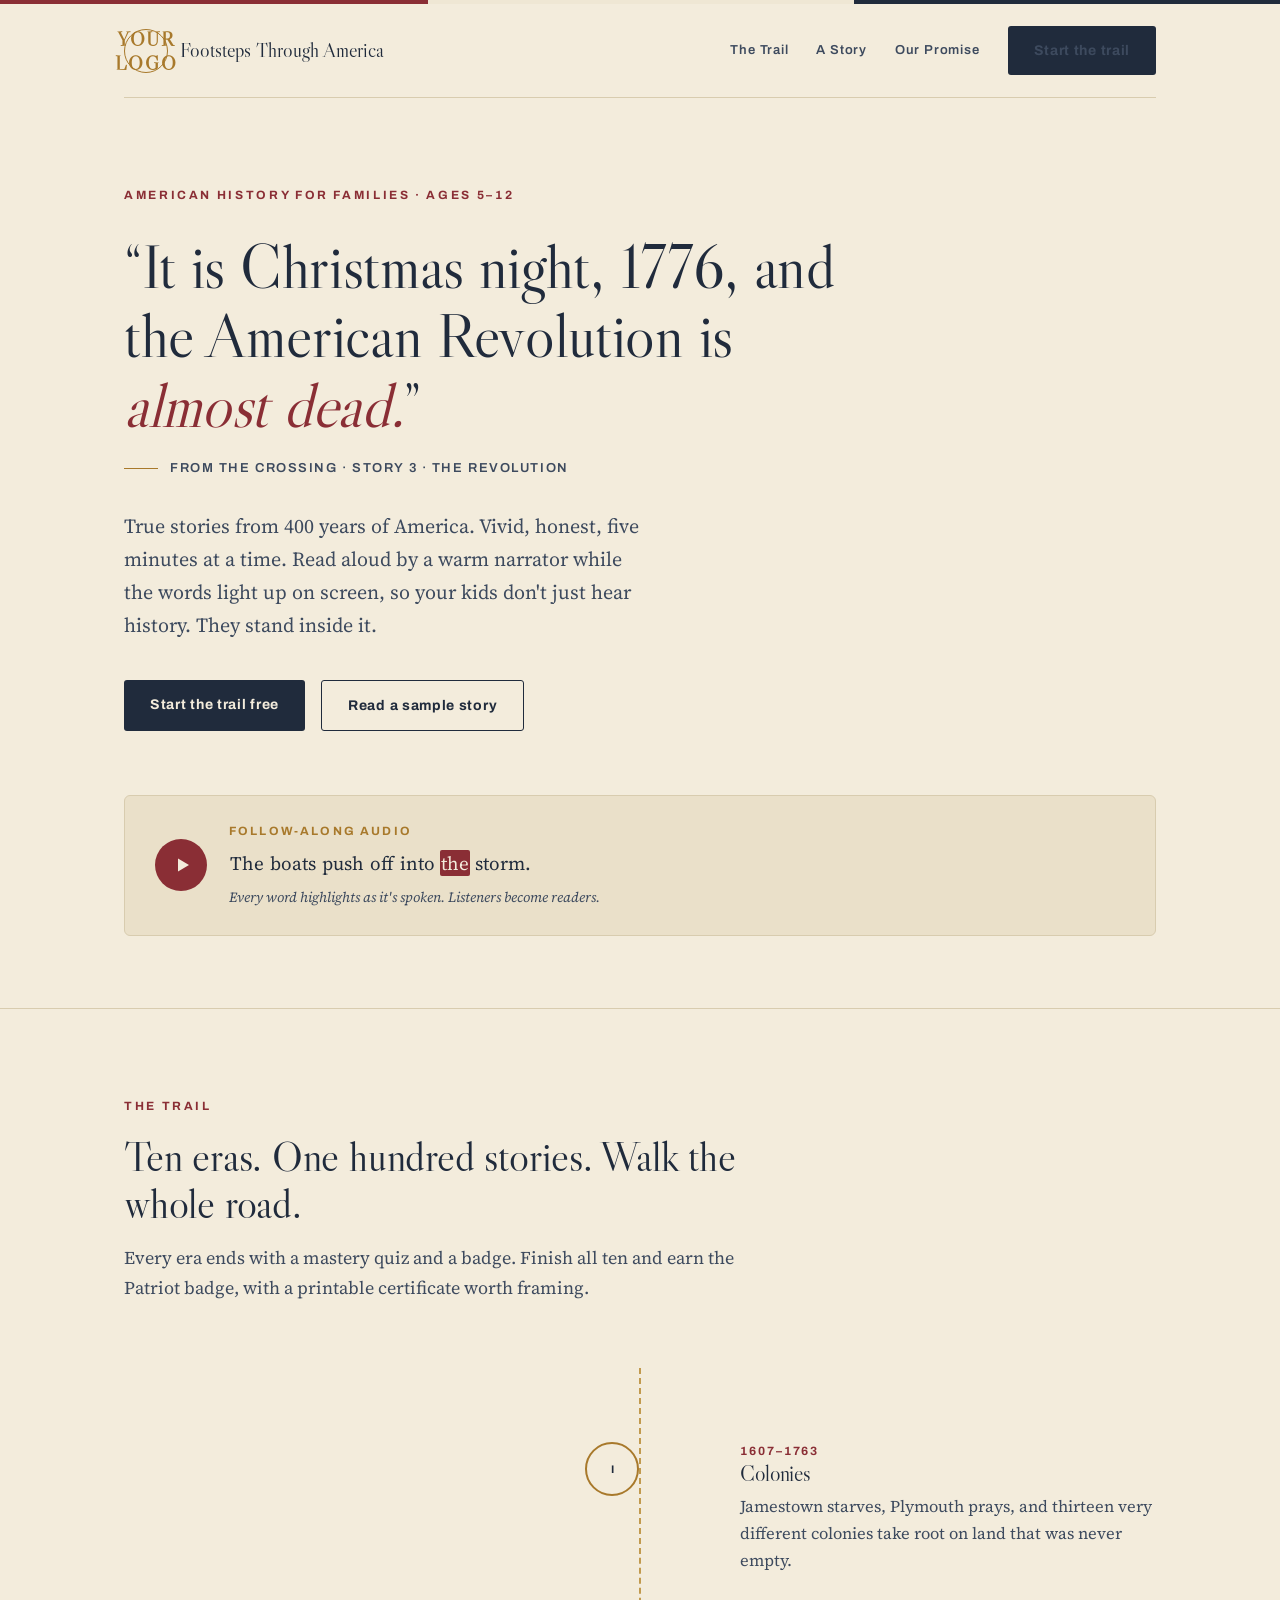
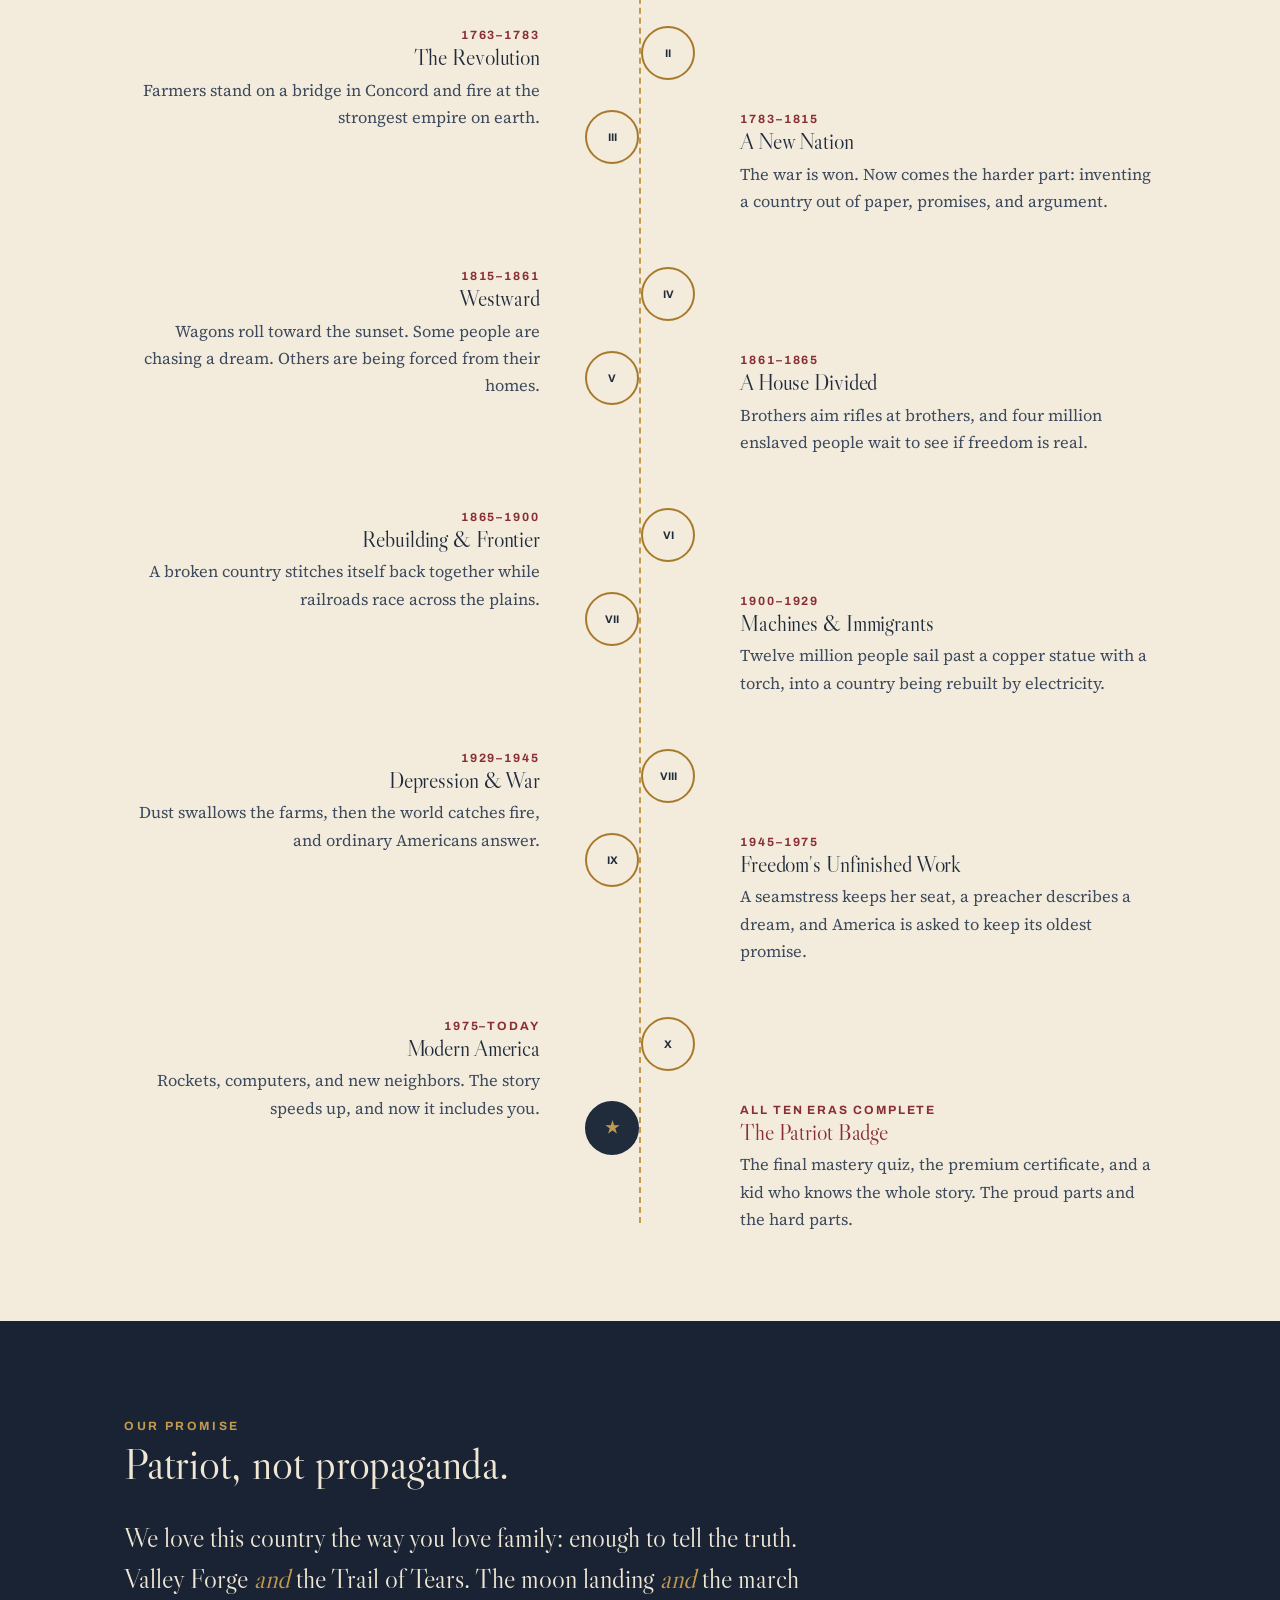
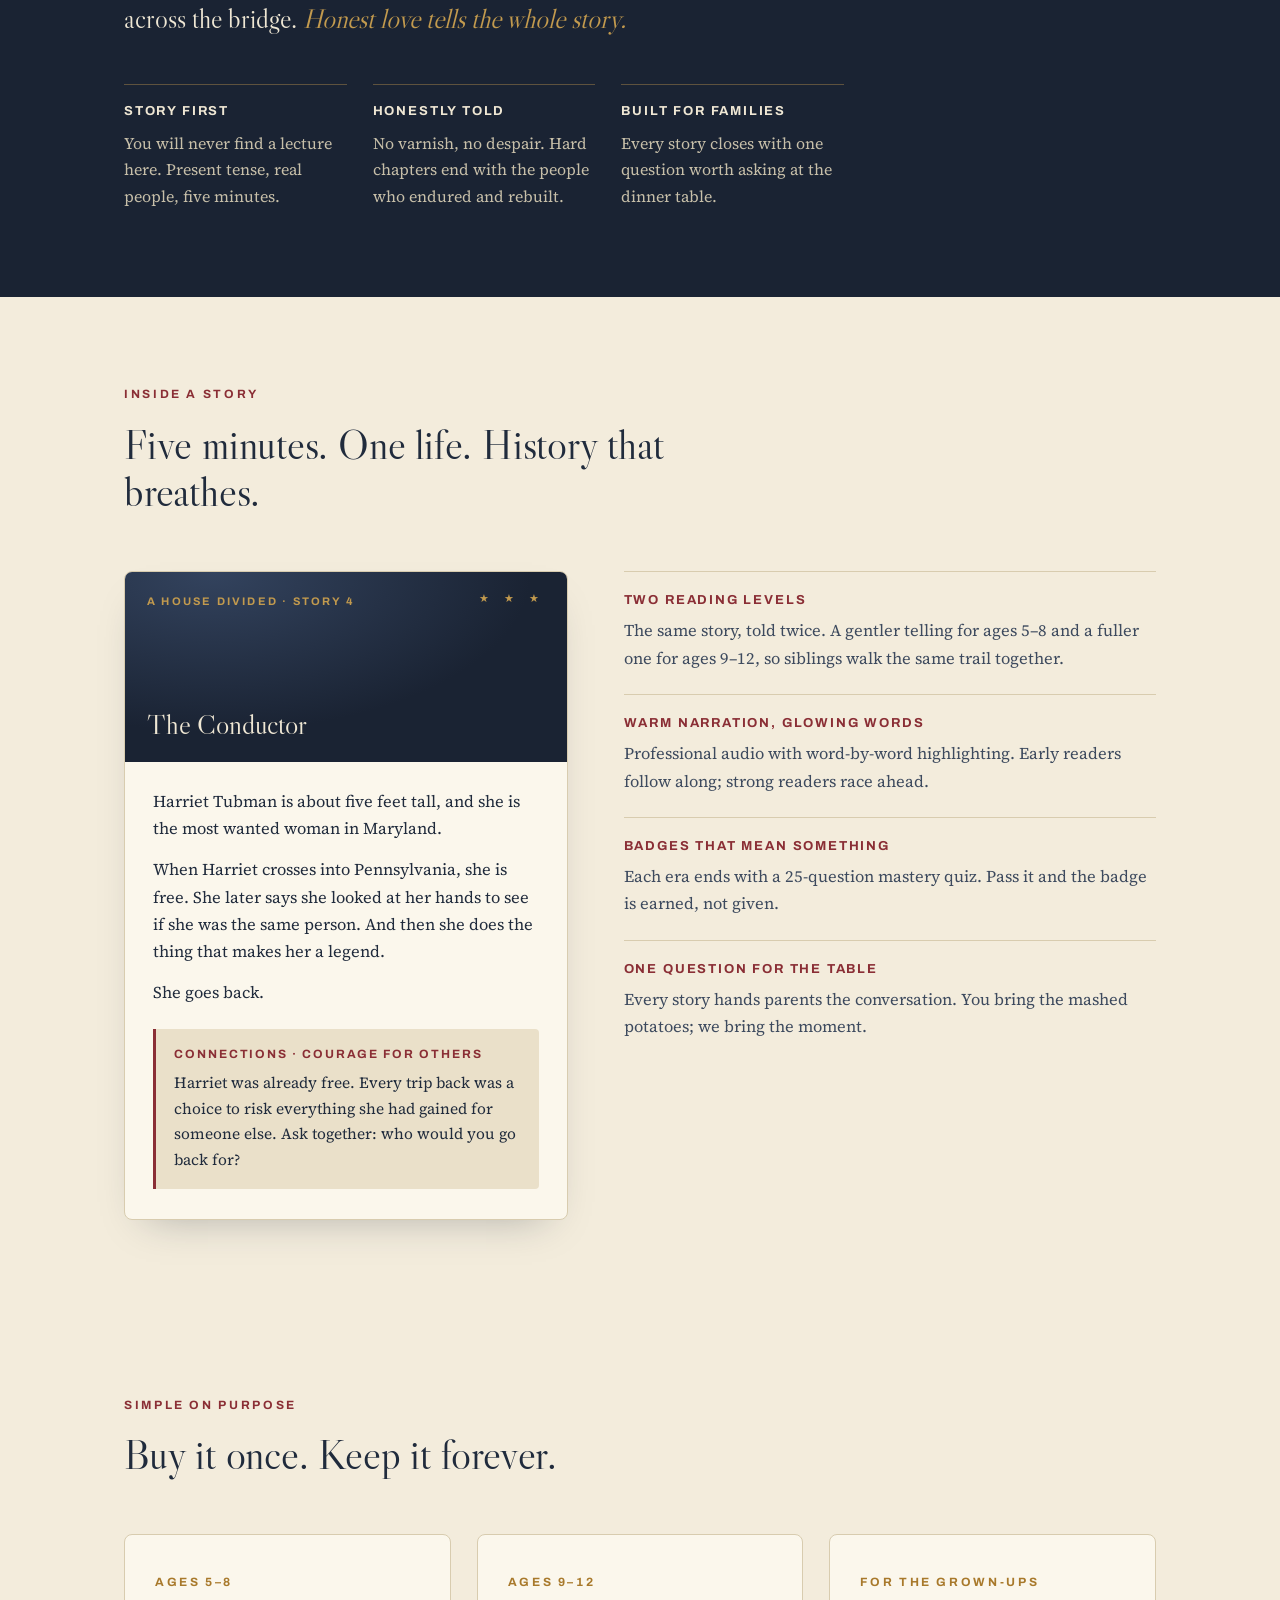
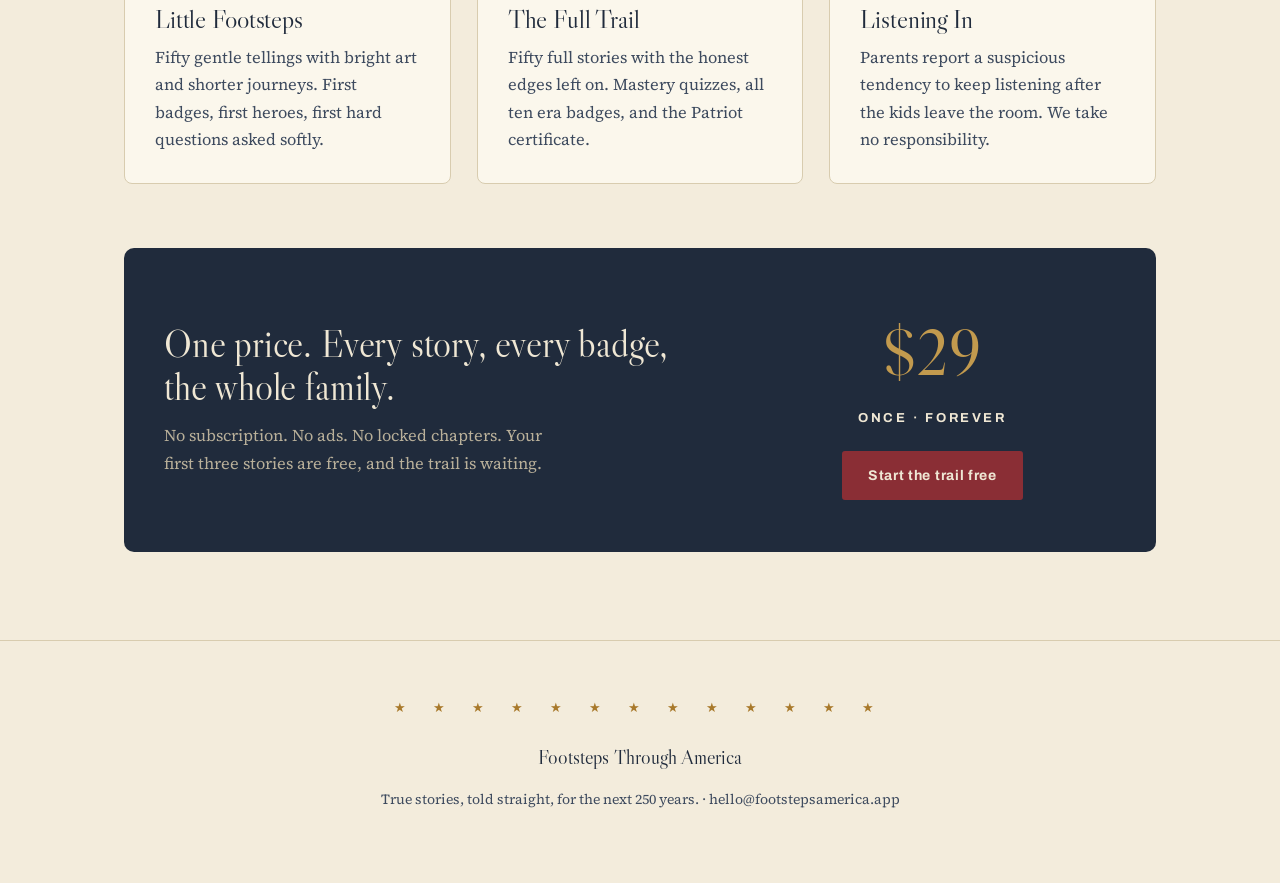
==== index.html @ eee246bb "Phase 1 build: landing page, app shell, and Era II fully playable - Landing page from the approved m" ====
<!DOCTYPE html>
<html lang="en">
<head>
<meta charset="UTF-8">
<meta name="viewport" content="width=device-width, initial-scale=1.0">
<title>Footsteps Through America — True stories. Told straight.</title>
<link rel="preconnect" href="https://fonts.googleapis.com">
<link rel="preconnect" href="https://fonts.gstatic.com" crossorigin>
<link href="https://fonts.googleapis.com/css2?family=Libre+Caslon+Display&family=Source+Serif+4:ital,opsz,wght@0,8..60,400;0,8..60,600;1,8..60,400&family=Archivo:wght@500;600;700&display=swap" rel="stylesheet">
<style>
  :root{
    --paper:#F3ECDC;
    --paper-deep:#EAE0C9;
    --ink:#202B3C;
    --ink-soft:#3D4A5E;
    --night:#1A2333;
    --oxblood:#8A2E35;
    --brass:#A8792B;
    --brass-soft:#C29A4E;
    --rule:#D8CCAF;
    --paper-on-night:#EFE7D4;
  }
  *{margin:0;padding:0;box-sizing:border-box;}
  html{scroll-behavior:smooth;}
  @media (prefers-reduced-motion: reduce){
    html{scroll-behavior:auto;}
    *,*::before,*::after{animation:none!important;transition:none!important;}
  }
  body{
    background:var(--paper);
    color:var(--ink);
    font-family:'Source Serif 4', Georgia, serif;
    font-size:18px;
    line-height:1.65;
  }
  h1,h2,h3{font-family:'Libre Caslon Display', Georgia, serif;font-weight:400;line-height:1.12;letter-spacing:-0.005em;}
  .label{
    font-family:'Archivo', sans-serif;
    font-size:12px;
    font-weight:700;
    letter-spacing:0.22em;
    text-transform:uppercase;
    color:var(--oxblood);
  }
  .wrap{max-width:1080px;margin:0 auto;padding:0 24px;}
  a{color:inherit;}
  :focus-visible{outline:3px solid var(--brass);outline-offset:3px;}

  /* ---------- top rule + nav ---------- */
  .flagline{height:4px;background:linear-gradient(90deg,var(--oxblood) 0 33.4%,var(--paper-on-night) 33.4% 66.7%,var(--ink) 66.7% 100%);}
  nav{
    display:flex;align-items:center;justify-content:space-between;
    padding:22px 0;border-bottom:1px solid var(--rule);
  }
  .wordmark{display:flex;align-items:center;gap:12px;text-decoration:none;}
  .logo-slot{
    width:44px;height:44px;border:1.5px solid var(--brass);border-radius:50%;
    display:flex;align-items:center;justify-content:center;
    font-family:'Archivo',sans-serif;font-size:9px;font-weight:700;letter-spacing:0.08em;
    color:var(--brass);text-align:center;line-height:1.2;
  }
  .wordmark span{font-family:'Libre Caslon Display',serif;font-size:20px;}
  .navlinks{display:flex;gap:28px;align-items:center;font-family:'Archivo',sans-serif;font-size:13px;font-weight:600;letter-spacing:0.06em;}
  .navlinks a{text-decoration:none;color:var(--ink-soft);}
  .navlinks a:hover{color:var(--oxblood);}
  .btn{
    display:inline-block;font-family:'Archivo',sans-serif;font-weight:700;font-size:14px;
    letter-spacing:0.05em;text-decoration:none;border-radius:3px;
    padding:13px 26px;transition:background .18s ease,color .18s ease;
  }
  .btn-ink{background:var(--ink);color:var(--paper);}
  .btn-ink:hover{background:var(--oxblood);}
  .btn-ghost{border:1.5px solid var(--ink);color:var(--ink);}
  .btn-ghost:hover{border-color:var(--oxblood);color:var(--oxblood);}
  @media(max-width:760px){.navlinks a:not(.btn){display:none;}}

  /* ---------- hero ---------- */
  .hero{padding:88px 0 72px;border-bottom:1px solid var(--rule);}
  .hero .label{margin-bottom:26px;display:block;}
  .hero h1{
    font-size:clamp(34px,5.4vw,62px);
    max-width:19ch;
  }
  .hero h1 em{font-style:italic;color:var(--oxblood);}
  .hero .attribution{
    margin-top:18px;font-family:'Archivo',sans-serif;font-size:13px;font-weight:600;
    letter-spacing:0.12em;text-transform:uppercase;color:var(--ink-soft);
  }
  .hero .attribution::before{content:"";display:inline-block;width:34px;height:1px;background:var(--brass);vertical-align:middle;margin-right:12px;}
  .hero p.sub{margin-top:30px;font-size:20px;max-width:52ch;color:var(--ink-soft);}
  .hero .cta-row{margin-top:38px;display:flex;gap:16px;flex-wrap:wrap;}

  /* ---------- audio demo strip ---------- */
  .demo{
    margin:64px 0 0;background:var(--paper-deep);border:1px solid var(--rule);border-radius:6px;
    padding:26px 30px;display:flex;gap:22px;align-items:center;flex-wrap:wrap;
  }
  .playbtn{
    flex:0 0 auto;width:52px;height:52px;border-radius:50%;background:var(--oxblood);
    display:flex;align-items:center;justify-content:center;border:none;cursor:pointer;
  }
  .playbtn svg{margin-left:3px;}
  .demo-text{flex:1;min-width:260px;}
  .demo-text .label{color:var(--brass);margin-bottom:6px;display:block;letter-spacing:0.18em;}
  .demo-line{font-size:19px;line-height:1.6;}
  .demo-line .w{transition:background .12s ease,color .12s ease;border-radius:2px;padding:0 1px;}
  .demo-line .w.lit{background:var(--oxblood);color:var(--paper);}
  .demo-note{font-size:14px;color:var(--ink-soft);font-style:italic;margin-top:8px;}

  /* ---------- section scaffolding ---------- */
  section{padding:88px 0;}
  .section-head{max-width:640px;margin-bottom:56px;}
  .section-head .label{display:block;margin-bottom:16px;}
  .section-head h2{font-size:clamp(28px,3.6vw,42px);}
  .section-head p{margin-top:16px;color:var(--ink-soft);}

  /* ---------- the trail ---------- */
  .trail{position:relative;}
  .trail-line{
    position:absolute;left:26px;top:10px;bottom:10px;width:0;
    border-left:2px dashed var(--brass-soft);
  }
  .era{
    position:relative;padding:0 0 40px 84px;
  }
  .era:last-child{padding-bottom:0;}
  .era-badge{
    position:absolute;left:0;top:0;width:54px;height:54px;border-radius:50%;
    background:var(--paper);border:2px solid var(--brass);
    display:flex;align-items:center;justify-content:center;
    font-family:'Archivo',sans-serif;font-size:11px;font-weight:700;color:var(--ink);
  }
  .era h3{font-size:22px;}
  .era .years{font-family:'Archivo',sans-serif;font-size:12px;font-weight:700;letter-spacing:0.16em;color:var(--oxblood);text-transform:uppercase;}
  .era p{color:var(--ink-soft);font-size:16.5px;max-width:56ch;margin-top:6px;}
  .era.final .era-badge{background:var(--ink);border-color:var(--ink);color:var(--brass-soft);font-size:16px;}
  .era.final h3{color:var(--oxblood);}
  @media(min-width:860px){
    .trail{display:grid;grid-template-columns:1fr 1fr;column-gap:72px;}
    .trail-line{left:50%;margin-left:-1px;}
    .era{padding:0 0 52px 0;}
    .era:nth-child(odd){grid-column:1;text-align:right;padding-right:64px;}
    .era:nth-child(odd) .era-badge{left:auto;right:-91px;}
    .era:nth-child(odd) p{margin-left:auto;}
    .era:nth-child(even){grid-column:2;padding-left:64px;margin-top:84px;}
    .era:nth-child(even) .era-badge{left:-91px;}
  }

  /* ---------- honest framing (night section) ---------- */
  .night{background:var(--night);color:var(--paper-on-night);}
  .night .label{color:var(--brass-soft);}
  .night h2{color:var(--paper-on-night);}
  .creed{max-width:720px;}
  .creed h2{font-size:clamp(28px,3.6vw,44px);}
  .creed p.big{
    font-family:'Libre Caslon Display',serif;font-size:clamp(20px,2.6vw,27px);
    line-height:1.5;margin-top:30px;
  }
  .creed p.big em{color:var(--brass-soft);font-style:italic;}
  .creed-points{margin-top:44px;display:grid;gap:26px;grid-template-columns:repeat(auto-fit,minmax(210px,1fr));}
  .creed-points div{border-top:1px solid rgba(194,154,78,.4);padding-top:16px;font-size:16px;color:#C7BFA9;}
  .creed-points strong{display:block;font-family:'Archivo',sans-serif;font-size:13px;font-weight:700;letter-spacing:0.14em;text-transform:uppercase;color:var(--paper-on-night);margin-bottom:8px;}

  /* ---------- story card sample ---------- */
  .story-split{display:grid;gap:56px;grid-template-columns:1fr;align-items:start;}
  @media(min-width:900px){.story-split{grid-template-columns:5fr 6fr;}}
  .story-card{
    background:#FBF7EC;border:1px solid var(--rule);border-radius:8px;
    box-shadow:0 18px 40px -22px rgba(32,43,60,.35);overflow:hidden;
  }
  .story-art{
    height:190px;background:
      radial-gradient(120% 140% at 20% 0%, #33435E 0%, var(--night) 60%);
    position:relative;display:flex;align-items:flex-end;padding:22px;
  }
  .story-art .stars{position:absolute;top:18px;right:22px;color:var(--brass-soft);letter-spacing:6px;font-size:11px;}
  .story-art h3{color:var(--paper-on-night);font-size:28px;}
  .story-art .years{font-family:'Archivo',sans-serif;font-size:11px;font-weight:700;letter-spacing:0.2em;color:var(--brass-soft);text-transform:uppercase;position:absolute;top:20px;left:22px;}
  .story-body{padding:26px 28px 30px;}
  .story-body p{font-size:16.5px;}
  .story-body p + p{margin-top:14px;}
  .connections{
    margin-top:22px;background:var(--paper-deep);border-left:3px solid var(--oxblood);
    padding:16px 18px;border-radius:0 4px 4px 0;font-size:15.5px;
  }
  .connections strong{font-family:'Archivo',sans-serif;font-size:12px;letter-spacing:0.16em;text-transform:uppercase;color:var(--oxblood);display:block;margin-bottom:6px;}
  .story-meta{list-style:none;display:grid;gap:22px;}
  .story-meta li{border-top:1px solid var(--rule);padding-top:18px;}
  .story-meta strong{font-family:'Archivo',sans-serif;font-size:13px;font-weight:700;letter-spacing:0.14em;text-transform:uppercase;color:var(--oxblood);display:block;margin-bottom:6px;}
  .story-meta p{color:var(--ink-soft);font-size:16.5px;}

  /* ---------- tiers + pricing ---------- */
  .tiers{display:grid;gap:26px;grid-template-columns:repeat(auto-fit,minmax(270px,1fr));margin-bottom:64px;}
  .tier{
    border:1px solid var(--rule);border-radius:8px;padding:30px;background:#FBF7EC;
  }
  .tier .label{color:var(--brass);}
  .tier h3{font-size:26px;margin-top:10px;}
  .tier p{color:var(--ink-soft);font-size:16.5px;margin-top:10px;}
  .price-card{
    background:var(--ink);color:var(--paper-on-night);border-radius:10px;
    padding:52px 40px;display:grid;gap:34px;grid-template-columns:1fr;align-items:center;
  }
  @media(min-width:820px){.price-card{grid-template-columns:3fr 2fr;}}
  .price-card h2{color:var(--paper-on-night);font-size:clamp(26px,3.2vw,38px);}
  .price-card .fine{color:#B9B09A;margin-top:14px;font-size:16.5px;max-width:44ch;}
  .price-block{text-align:center;}
  .price-block .amount{font-family:'Libre Caslon Display',serif;font-size:64px;color:var(--brass-soft);}
  .price-block .once{font-family:'Archivo',sans-serif;font-size:13px;font-weight:700;letter-spacing:0.2em;text-transform:uppercase;margin-top:2px;}
  .price-block .btn{margin-top:22px;background:var(--oxblood);color:var(--paper-on-night);}
  .price-block .btn:hover{background:#A03B43;}

  /* ---------- footer ---------- */
  footer{border-top:1px solid var(--rule);padding:56px 0 72px;text-align:center;}
  .starline{color:var(--brass);letter-spacing:12px;font-size:13px;margin-bottom:22px;}
  footer .sig{font-family:'Libre Caslon Display',serif;font-size:20px;}
  footer .small{margin-top:14px;font-size:14px;color:var(--ink-soft);}
</style>
</head>
<body>

<div class="flagline"></div>

<div class="wrap">
  <nav>
    <a class="wordmark" href="index.html">
      <span class="logo-slot">YOUR<br>LOGO</span>
      <span>Footsteps Through America</span>
    </a>
    <div class="navlinks">
      <a href="#trail">The Trail</a>
      <a href="#story">A Story</a>
      <a href="#creed">Our Promise</a>
      <a href="app/" class="btn btn-ink">Start the trail</a>
    </div>
  </nav>
</div>

<!-- HERO -->
<header class="hero">
  <div class="wrap">
    <span class="label">American history for families &middot; Ages 5&ndash;12</span>
    <h1>&ldquo;It is Christmas night, 1776, and the American Revolution is <em>almost dead.</em>&rdquo;</h1>
    <div class="attribution">From The Crossing &middot; Story 3 &middot; The Revolution</div>
    <p class="sub">True stories from 400 years of America. Vivid, honest, five minutes at a time. Read aloud by a warm narrator while the words light up on screen, so your kids don't just hear history. They stand inside it.</p>
    <div class="cta-row">
      <a class="btn btn-ink" href="app/">Start the trail free</a>
      <a class="btn btn-ghost" href="app/#/story/era02-story03">Read a sample story</a>
    </div>

    <div class="demo" aria-label="Audio narration demo">
      <button class="playbtn" aria-label="Play sample narration">
        <svg width="18" height="18" viewBox="0 0 18 18" fill="#F3ECDC"><path d="M4 2.5v13l11-6.5z"/></svg>
      </button>
      <div class="demo-text">
        <span class="label">Follow-along audio</span>
        <p class="demo-line" id="demoLine">
          <span class="w">The</span> <span class="w">boats</span> <span class="w">push</span> <span class="w">off</span> <span class="w">into</span> <span class="w">the</span> <span class="w">storm.</span>
        </p>
        <p class="demo-note">Every word highlights as it's spoken. Listeners become readers.</p>
      </div>
    </div>
  </div>
</header>

<!-- THE TRAIL -->
<section id="trail">
  <div class="wrap">
    <div class="section-head">
      <span class="label">The Trail</span>
      <h2>Ten eras. One hundred stories. Walk the whole road.</h2>
      <p>Every era ends with a mastery quiz and a badge. Finish all ten and earn the Patriot badge, with a printable certificate worth framing.</p>
    </div>

    <div class="trail">
      <div class="trail-line" aria-hidden="true"></div>

      <div class="era">
        <div class="era-badge">I</div>
        <div class="years">1607&ndash;1763</div>
        <h3>Colonies</h3>
        <p>Jamestown starves, Plymouth prays, and thirteen very different colonies take root on land that was never empty.</p>
      </div>

      <div class="era">
        <div class="era-badge">II</div>
        <div class="years">1763&ndash;1783</div>
        <h3>The Revolution</h3>
        <p>Farmers stand on a bridge in Concord and fire at the strongest empire on earth.</p>
      </div>

      <div class="era">
        <div class="era-badge">III</div>
        <div class="years">1783&ndash;1815</div>
        <h3>A New Nation</h3>
        <p>The war is won. Now comes the harder part: inventing a country out of paper, promises, and argument.</p>
      </div>

      <div class="era">
        <div class="era-badge">IV</div>
        <div class="years">1815&ndash;1861</div>
        <h3>Westward</h3>
        <p>Wagons roll toward the sunset. Some people are chasing a dream. Others are being forced from their homes.</p>
      </div>

      <div class="era">
        <div class="era-badge">V</div>
        <div class="years">1861&ndash;1865</div>
        <h3>A House Divided</h3>
        <p>Brothers aim rifles at brothers, and four million enslaved people wait to see if freedom is real.</p>
      </div>

      <div class="era">
        <div class="era-badge">VI</div>
        <div class="years">1865&ndash;1900</div>
        <h3>Rebuilding &amp; Frontier</h3>
        <p>A broken country stitches itself back together while railroads race across the plains.</p>
      </div>

      <div class="era">
        <div class="era-badge">VII</div>
        <div class="years">1900&ndash;1929</div>
        <h3>Machines &amp; Immigrants</h3>
        <p>Twelve million people sail past a copper statue with a torch, into a country being rebuilt by electricity.</p>
      </div>

      <div class="era">
        <div class="era-badge">VIII</div>
        <div class="years">1929&ndash;1945</div>
        <h3>Depression &amp; War</h3>
        <p>Dust swallows the farms, then the world catches fire, and ordinary Americans answer.</p>
      </div>

      <div class="era">
        <div class="era-badge">IX</div>
        <div class="years">1945&ndash;1975</div>
        <h3>Freedom's Unfinished Work</h3>
        <p>A seamstress keeps her seat, a preacher describes a dream, and America is asked to keep its oldest promise.</p>
      </div>

      <div class="era">
        <div class="era-badge">X</div>
        <div class="years">1975&ndash;Today</div>
        <h3>Modern America</h3>
        <p>Rockets, computers, and new neighbors. The story speeds up, and now it includes you.</p>
      </div>

      <div class="era final">
        <div class="era-badge">&#9733;</div>
        <div class="years">All ten eras complete</div>
        <h3>The Patriot Badge</h3>
        <p>The final mastery quiz, the premium certificate, and a kid who knows the whole story. The proud parts and the hard parts.</p>
      </div>
    </div>
  </div>
</section>

<!-- OUR PROMISE -->
<section class="night" id="creed">
  <div class="wrap">
    <div class="creed">
      <span class="label">Our Promise</span>
      <h2>Patriot, not propaganda.</h2>
      <p class="big">We love this country the way you love family: enough to tell the truth. Valley Forge <em>and</em> the Trail of Tears. The moon landing <em>and</em> the march across the bridge. <em>Honest love tells the whole story.</em></p>
      <div class="creed-points">
        <div><strong>Story first</strong>You will never find a lecture here. Present tense, real people, five minutes.</div>
        <div><strong>Honestly told</strong>No varnish, no despair. Hard chapters end with the people who endured and rebuilt.</div>
        <div><strong>Built for families</strong>Every story closes with one question worth asking at the dinner table.</div>
      </div>
    </div>
  </div>
</section>

<!-- SAMPLE STORY -->
<section id="story">
  <div class="wrap">
    <div class="section-head">
      <span class="label">Inside a story</span>
      <h2>Five minutes. One life. History that breathes.</h2>
    </div>

    <div class="story-split">
      <div class="story-card">
        <div class="story-art">
          <span class="years">A House Divided &middot; Story 4</span>
          <span class="stars">&#9733; &#9733; &#9733;</span>
          <h3>The Conductor</h3>
        </div>
        <div class="story-body">
          <p>Harriet Tubman is about five feet tall, and she is the most wanted woman in Maryland.</p>
          <p>When Harriet crosses into Pennsylvania, she is free. She later says she looked at her hands to see if she was the same person. And then she does the thing that makes her a legend.</p>
          <p>She goes back.</p>
          <div class="connections">
            <strong>Connections &middot; Courage for others</strong>
            Harriet was already free. Every trip back was a choice to risk everything she had gained for someone else. Ask together: who would you go back for?
          </div>
        </div>
      </div>

      <ul class="story-meta">
        <li>
          <strong>Two reading levels</strong>
          <p>The same story, told twice. A gentler telling for ages 5&ndash;8 and a fuller one for ages 9&ndash;12, so siblings walk the same trail together.</p>
        </li>
        <li>
          <strong>Warm narration, glowing words</strong>
          <p>Professional audio with word-by-word highlighting. Early readers follow along; strong readers race ahead.</p>
        </li>
        <li>
          <strong>Badges that mean something</strong>
          <p>Each era ends with a 25-question mastery quiz. Pass it and the badge is earned, not given.</p>
        </li>
        <li>
          <strong>One question for the table</strong>
          <p>Every story hands parents the conversation. You bring the mashed potatoes; we bring the moment.</p>
        </li>
      </ul>
    </div>
  </div>
</section>

<!-- TIERS + PRICING -->
<section id="pricing">
  <div class="wrap">
    <div class="section-head">
      <span class="label">Simple on purpose</span>
      <h2>Buy it once. Keep it forever.</h2>
    </div>

    <div class="tiers">
      <div class="tier">
        <span class="label">Ages 5&ndash;8</span>
        <h3>Little Footsteps</h3>
        <p>Fifty gentle tellings with bright art and shorter journeys. First badges, first heroes, first hard questions asked softly.</p>
      </div>
      <div class="tier">
        <span class="label">Ages 9&ndash;12</span>
        <h3>The Full Trail</h3>
        <p>Fifty full stories with the honest edges left on. Mastery quizzes, all ten era badges, and the Patriot certificate.</p>
      </div>
      <div class="tier">
        <span class="label">For the grown-ups</span>
        <h3>Listening In</h3>
        <p>Parents report a suspicious tendency to keep listening after the kids leave the room. We take no responsibility.</p>
      </div>
    </div>

    <div class="price-card">
      <div>
        <h2>One price. Every story, every badge, the whole family.</h2>
        <p class="fine">No subscription. No ads. No locked chapters. Your first three stories are free, and the trail is waiting.</p>
      </div>
      <div class="price-block">
        <div class="amount">$29</div>
        <div class="once">once &middot; forever</div>
        <a class="btn" href="app/">Start the trail free</a>
      </div>
    </div>
  </div>
</section>

<footer>
  <div class="wrap">
    <div class="starline">&#9733; &#9733; &#9733; &#9733; &#9733; &#9733; &#9733; &#9733; &#9733; &#9733; &#9733; &#9733; &#9733;</div>
    <div class="sig">Footsteps Through America</div>
    <p class="small">True stories, told straight, for the next 250 years. &middot; hello@footstepsamerica.app</p>
  </div>
</footer>

<script>
  // Word-highlight demo loop (mirrors the ElevenLabs sync feature)
  (function(){
    var reduce = window.matchMedia('(prefers-reduced-motion: reduce)').matches;
    if(reduce) return;
    var words = document.querySelectorAll('#demoLine .w');
    var i = 0;
    setInterval(function(){
      words.forEach(function(w){ w.classList.remove('lit'); });
      words[i].classList.add('lit');
      i = (i + 1) % words.length;
    }, 420);
  })();
</script>

</body>
</html>
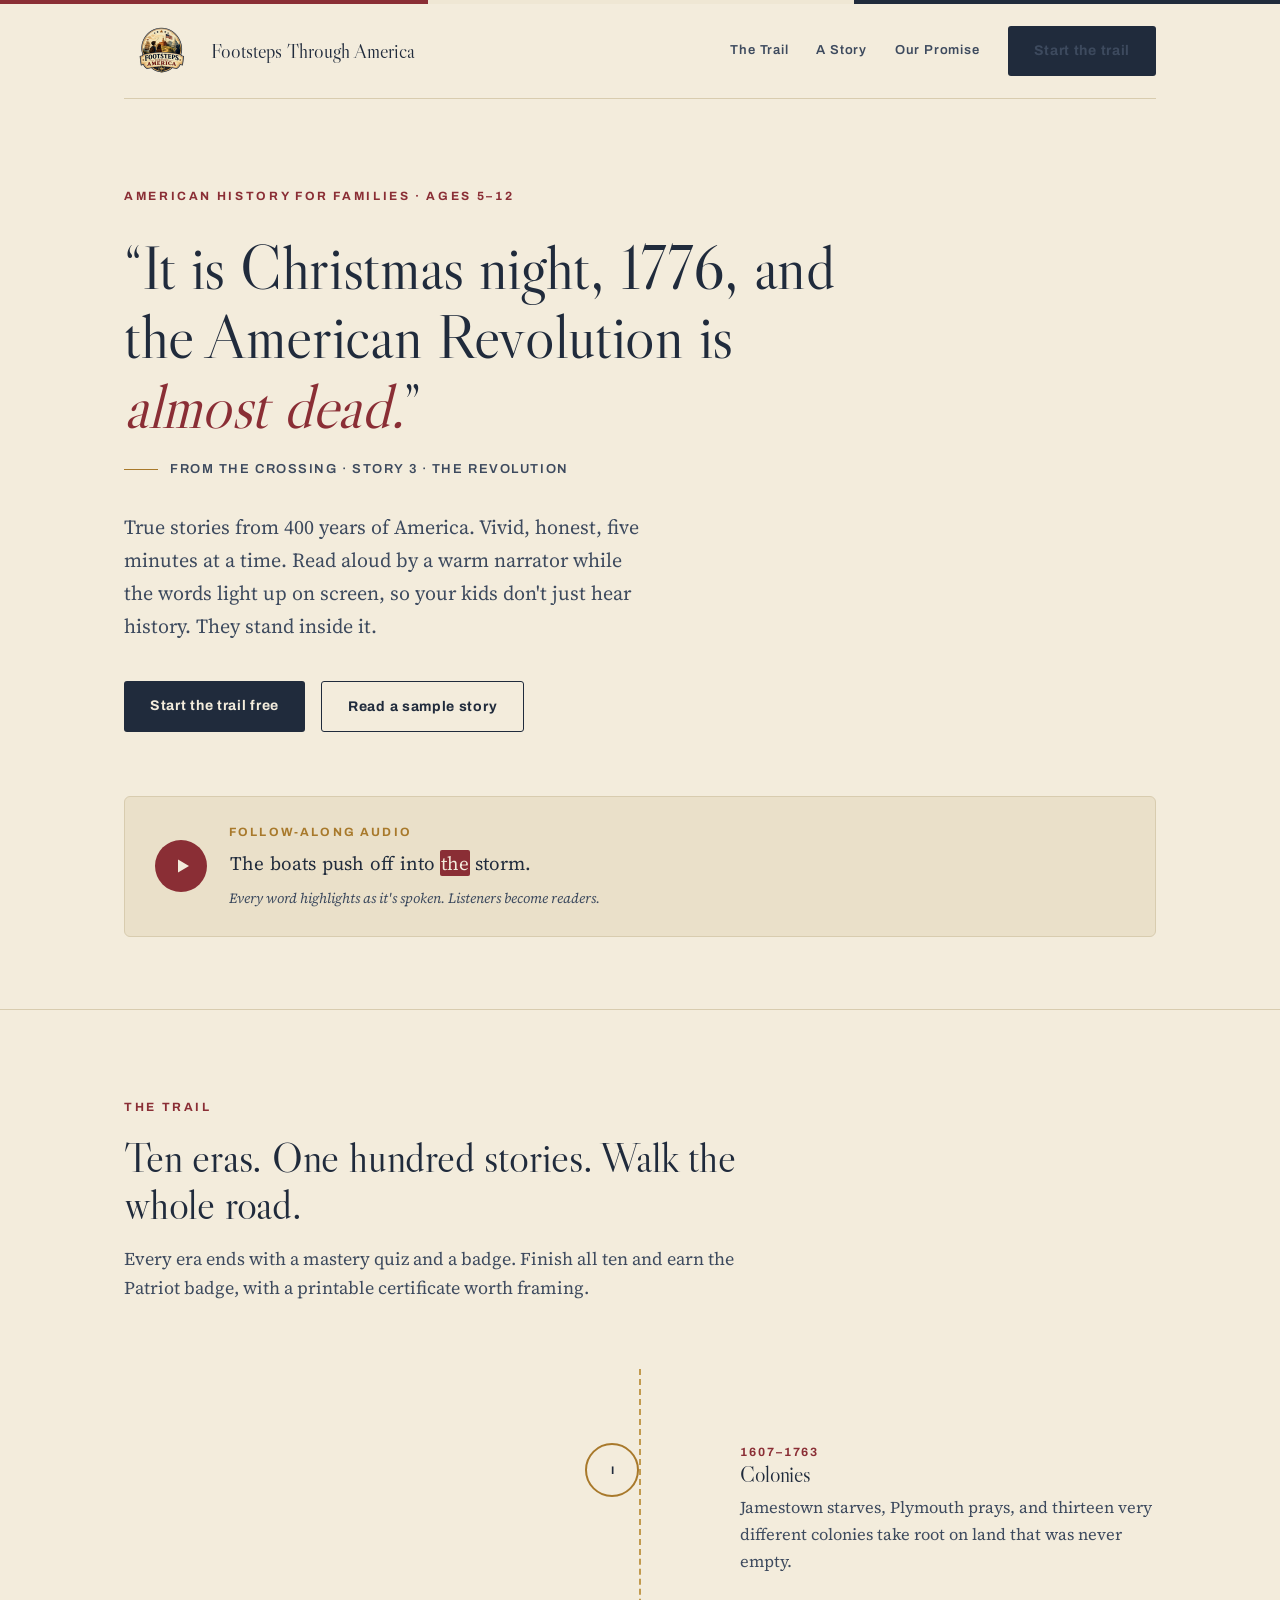
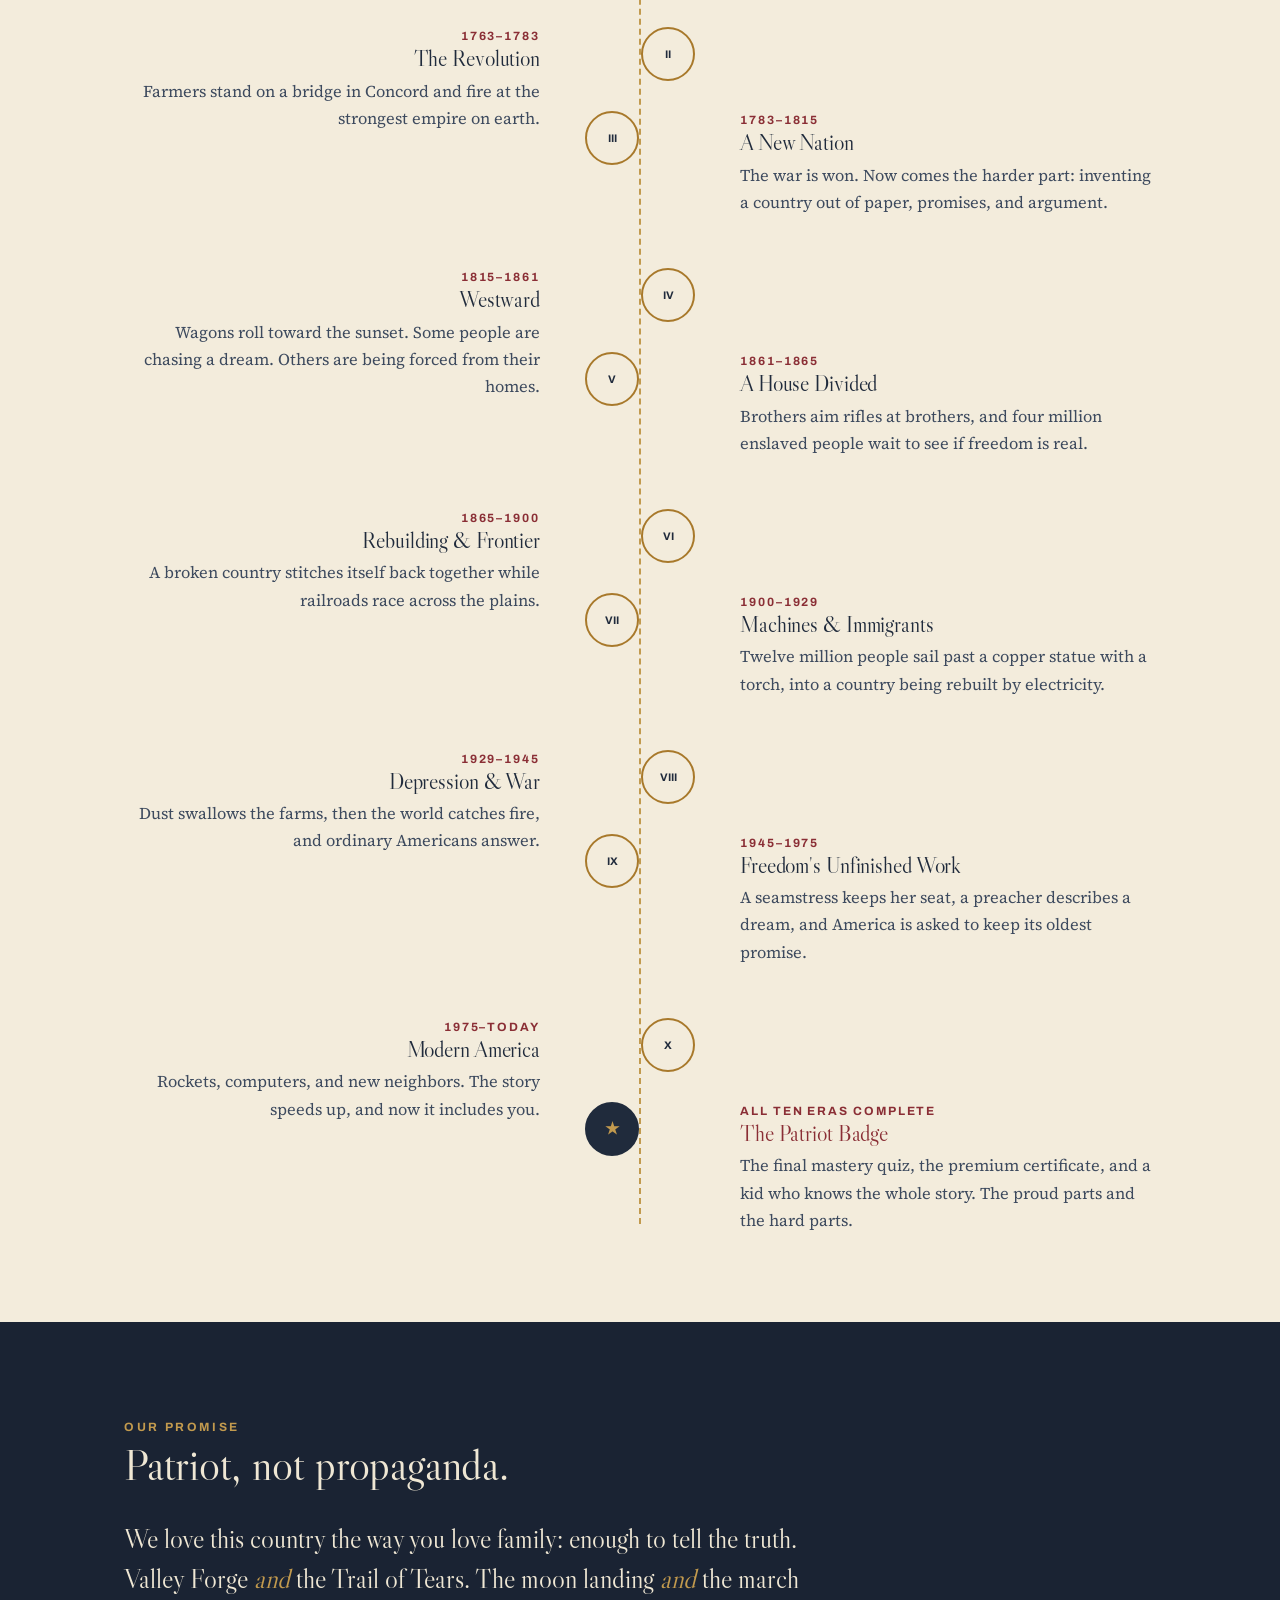
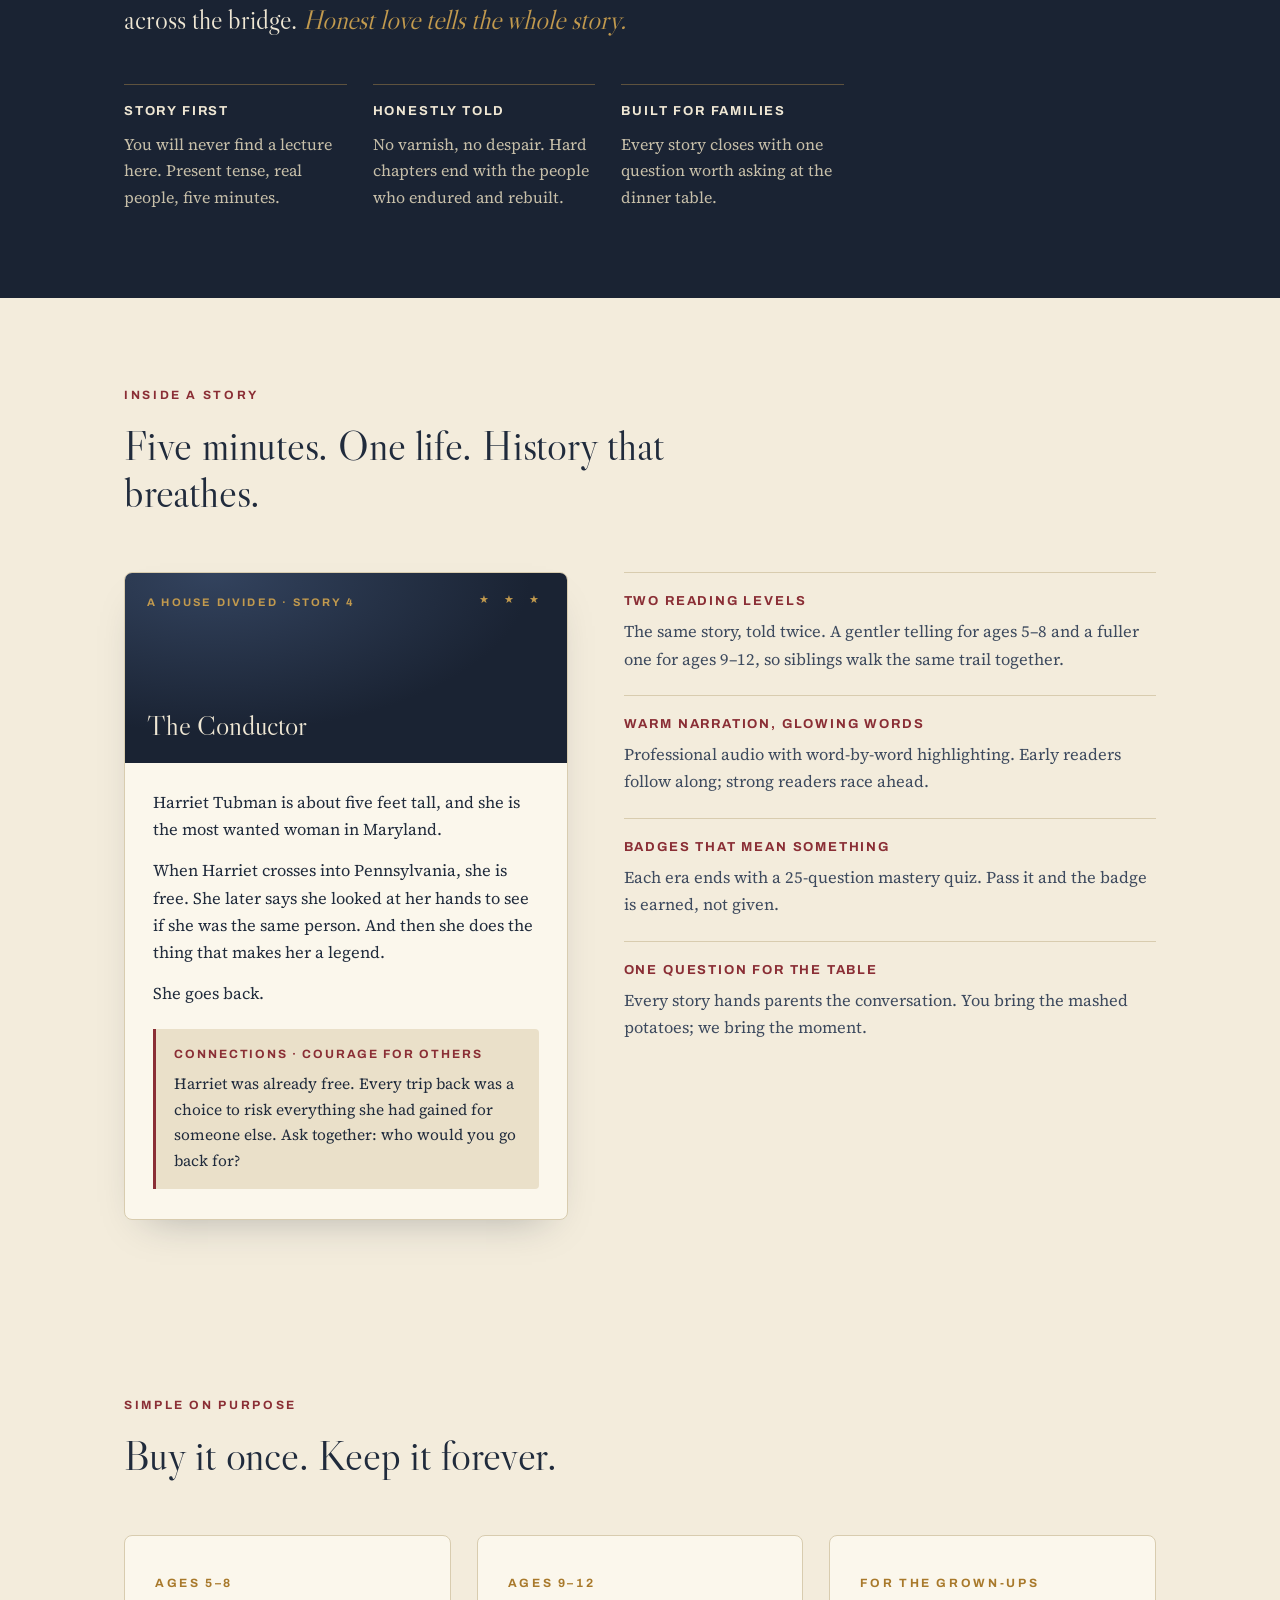
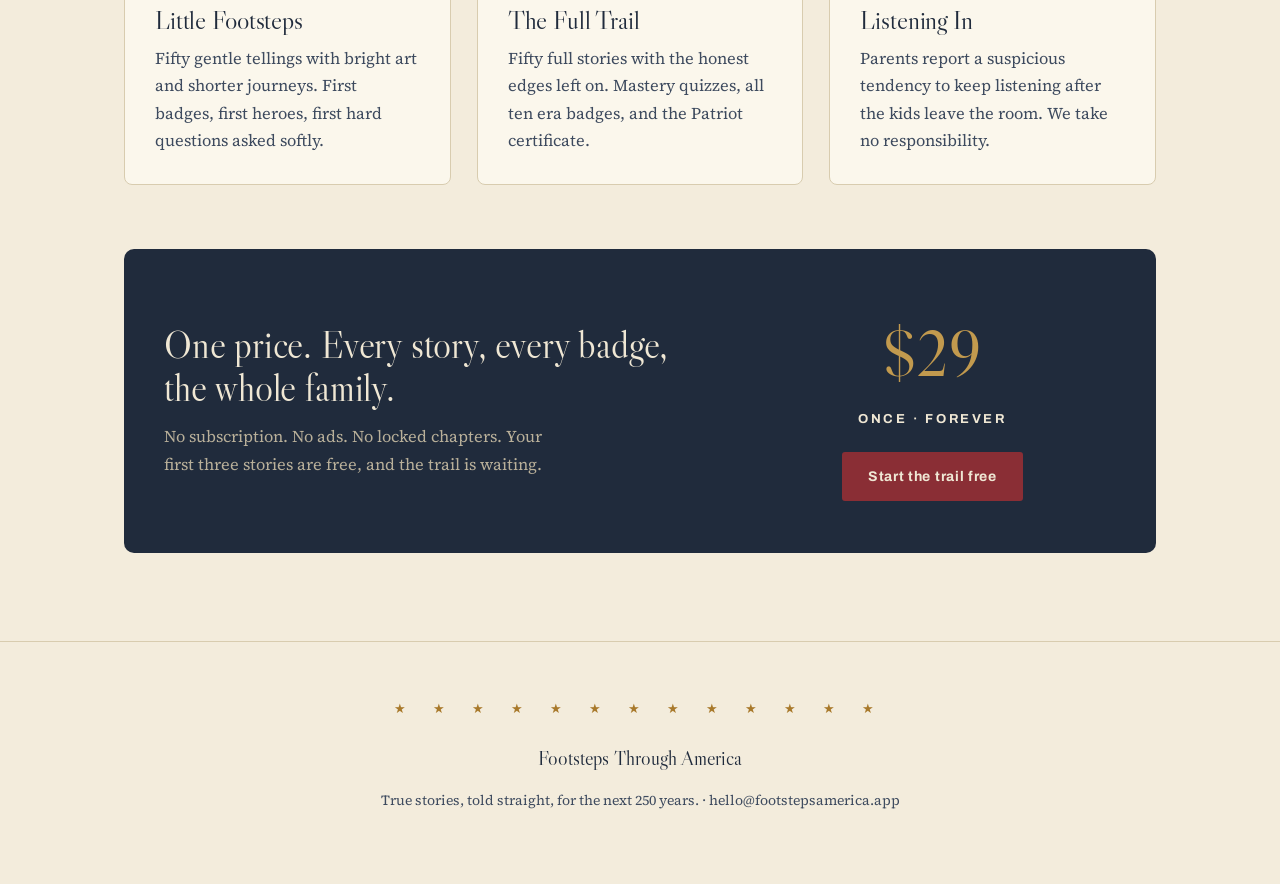
==== commit c484f92e: "Restore brand images corrupted by web rename; add optimized nav/favicon cuts GitHub's web-editor ren" ====
--- a/index.html
+++ b/index.html
@@ -4,6 +4,13 @@
 <meta charset="UTF-8">
 <meta name="viewport" content="width=device-width, initial-scale=1.0">
 <title>Footsteps Through America — True stories. Told straight.</title>
+<meta name="description" content="True stories from 400 years of America. Vivid, honest, five minutes at a time. American history for families, ages 5-12.">
+<link rel="icon" type="image/png" href="assets/brand/favicon.png">
+<meta property="og:type" content="website">
+<meta property="og:title" content="Footsteps Through America — True stories. Told straight.">
+<meta property="og:description" content="True stories from 400 years of America. Vivid, honest, five minutes at a time. American history for families, ages 5-12.">
+<meta property="og:image" content="https://footstepsamerica.vercel.app/assets/brand/banner.png">
+<meta name="twitter:card" content="summary_large_image">
 <link rel="preconnect" href="https://fonts.googleapis.com">
 <link rel="preconnect" href="https://fonts.gstatic.com" crossorigin>
 <link href="https://fonts.googleapis.com/css2?family=Libre+Caslon+Display&family=Source+Serif+4:ital,opsz,wght@0,8..60,400;0,8..60,600;1,8..60,400&family=Archivo:wght@500;600;700&display=swap" rel="stylesheet">
@@ -60,6 +67,8 @@
     color:var(--brass);text-align:center;line-height:1.2;
   }
   .wordmark span{font-family:'Libre Caslon Display',serif;font-size:20px;}
+  .logo-img{height:50px;width:auto;mix-blend-mode:multiply;}
+  .logo-slot[hidden],.logo-img[hidden]{display:none;}
   .navlinks{display:flex;gap:28px;align-items:center;font-family:'Archivo',sans-serif;font-size:13px;font-weight:600;letter-spacing:0.06em;}
   .navlinks a{text-decoration:none;color:var(--ink-soft);}
   .navlinks a:hover{color:var(--oxblood);}
@@ -224,7 +233,8 @@
 <div class="wrap">
   <nav>
     <a class="wordmark" href="index.html">
-      <span class="logo-slot">YOUR<br>LOGO</span>
+      <img class="logo-img" src="assets/brand/logo-nav.png" alt="" onerror="this.hidden=true;this.nextElementSibling.hidden=false">
+      <span class="logo-slot" hidden>YOUR<br>LOGO</span>
       <span>Footsteps Through America</span>
     </a>
     <div class="navlinks">
